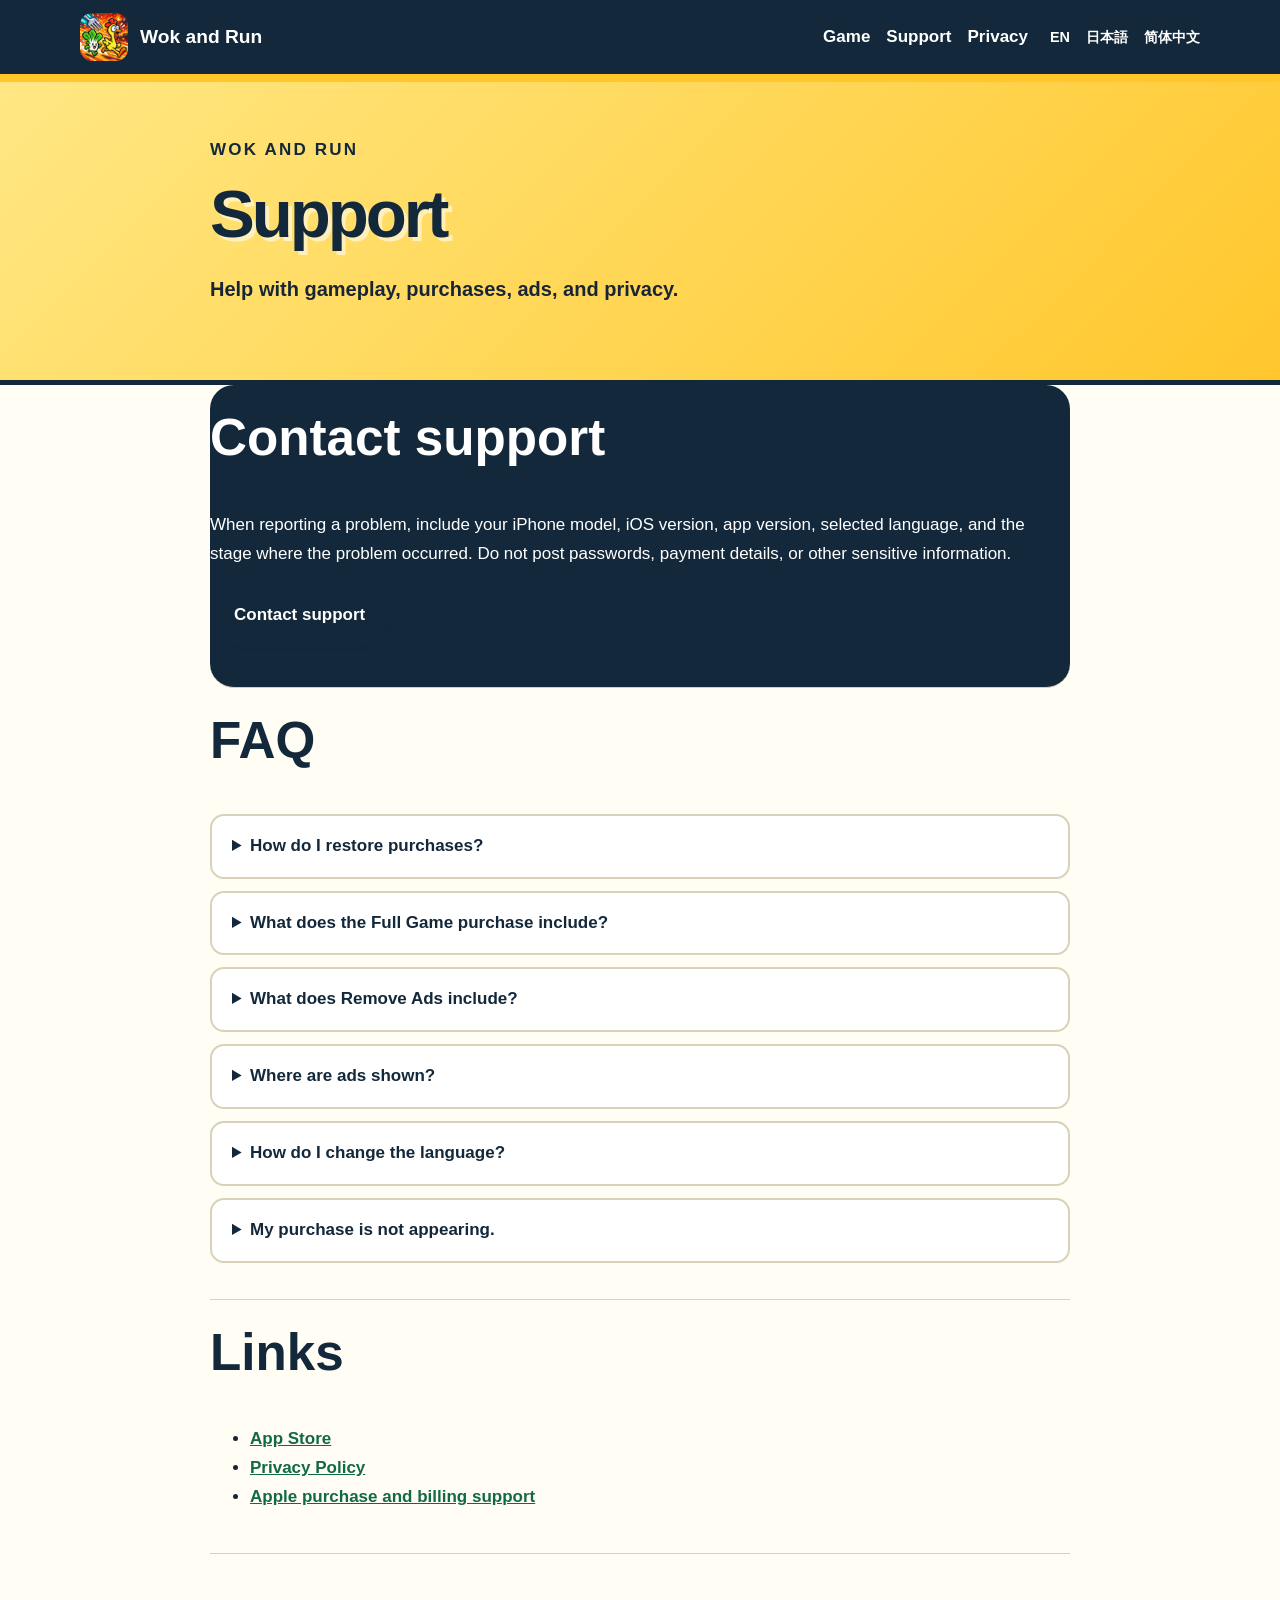
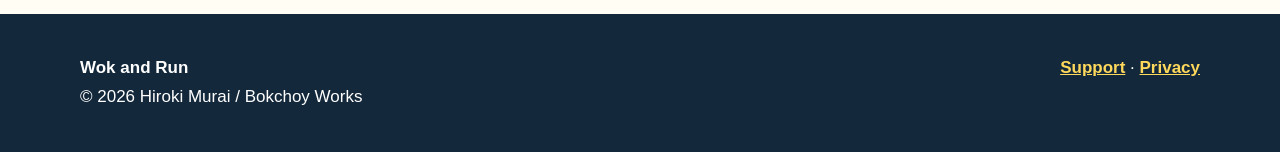
==== docs/support/index.html @ f923ecb2 "Create Wok and Run support and privacy site" ====
<!doctype html><html lang="en"><head><meta charset="utf-8"><meta name="viewport" content="width=device-width,initial-scale=1"><title>Support — Wok and Run</title><meta name="description" content="Help with gameplay, purchases, ads, and privacy."><link rel="canonical" href="https://bokchoyworks-stack.github.io/wok-and-run/support/"><link rel="icon" type="image/png" href="../assets/favicon.png"><link rel="stylesheet" href="../assets/style.css"></head><body><header class="top"><nav class="wrap"><a class="brand" href="https://bokchoyworks-stack.github.io/wok-and-run/"><img src="../assets/app-icon.png" alt=""><span>Wok and Run</span></a><div class="navlinks"><a href="https://bokchoyworks-stack.github.io/wok-and-run/">Game</a><a href="https://bokchoyworks-stack.github.io/wok-and-run/support/">Support</a><a href="https://bokchoyworks-stack.github.io/wok-and-run/privacy/">Privacy</a></div><div class="langs"><a href="https://bokchoyworks-stack.github.io/wok-and-run/support/">EN</a><a href="https://bokchoyworks-stack.github.io/wok-and-run/ja/support/">日本語</a><a href="https://bokchoyworks-stack.github.io/wok-and-run/zh-hans/support/">简体中文</a></div></nav></header><header class="legal-head"><div class="wrap legal"><div class="eyebrow">WOK AND RUN</div><h1>Support</h1><p class="lead">Help with gameplay, purchases, ads, and privacy.</p></div></header><main class="wrap legal"><section class="contact"><h2>Contact support</h2><p>When reporting a problem, include your iPhone model, iOS version, app version, selected language, and the stage where the problem occurred. Do not post passwords, payment details, or other sensitive information.</p><p><a class="button" href="https://github.com/bokchoyworks-stack/wok-and-run/issues/new/choose">Contact support</a></p></section><section class="faq"><h2>FAQ</h2><details><summary>How do I restore purchases?</summary><p>Open the gear icon in the game, then choose Restore Purchase. Use the same Apple Account that made the original purchase.</p></details><details><summary>What does the Full Game purchase include?</summary><p>It unlocks stages 4–20. Ads may still appear only on the Continue screen unless Remove Ads is also purchased.</p></details><details><summary>What does Remove Ads include?</summary><p>It permanently removes the banner shown on the Continue screen. It does not unlock stages 4–20.</p></details><details><summary>Where are ads shown?</summary><p>Only on the 15-second Continue screen after five misses. Ads do not cover active gameplay.</p></details><details><summary>How do I change the language?</summary><p>Open the gear icon and choose English, 日本語, or 简体中文.</p></details><details><summary>My purchase is not appearing.</summary><p>Check your internet connection, confirm you are signed into the correct Apple Account, then use Restore Purchase. If it still does not appear, contact support.</p></details></section><section><h2>Links</h2><ul><li><a href="https://apps.apple.com/app/id6814302709">App Store</a></li><li><a href="../privacy/index.html">Privacy Policy</a></li><li><a href="https://support.apple.com/billing">Apple purchase and billing support</a></li></ul></section></main><footer class="footer"><div class="wrap footer-grid"><div><strong>Wok and Run</strong><br><span>© 2026 Hiroki Murai / Bokchoy Works</span></div><div><a href="https://bokchoyworks-stack.github.io/wok-and-run/support/">Support</a> · <a href="https://bokchoyworks-stack.github.io/wok-and-run/privacy/">Privacy</a></div></div></footer></body></html>
---- docs/assets/style.css ----
:root{--yellow:#ffc72c;--gold:#ff9f1c;--navy:#13283b;--cream:#fff8df;--green:#36a852;--red:#ef4436;--ink:#182536;--paper:#fffdf4;--line:#d8d2b8}*{box-sizing:border-box}html{scroll-behavior:smooth}body{margin:0;background:var(--paper);color:var(--ink);font-family:-apple-system,BlinkMacSystemFont,"Segoe UI","Hiragino Sans","Noto Sans CJK JP",sans-serif;line-height:1.7;font-size:17px}a{color:#126a43;font-weight:700}a:hover{text-decoration-thickness:3px}.wrap{width:min(1120px,calc(100% - 32px));margin:auto}.top{background:var(--navy);color:#fff;border-bottom:8px solid var(--yellow)}nav{min-height:74px;display:flex;align-items:center;gap:22px;flex-wrap:wrap}.brand{display:flex;align-items:center;gap:12px;color:#fff;text-decoration:none;font-size:1.2rem;font-weight:900;margin-right:auto}.brand img{width:48px;height:48px;border-radius:12px}.navlinks,.langs{display:flex;gap:16px;flex-wrap:wrap}.navlinks a,.langs a{color:#fff;text-decoration:none}.langs{font-size:.9rem}.hero{overflow:hidden;background:linear-gradient(135deg,var(--yellow),var(--gold));border-bottom:10px solid var(--navy)}.hero-grid{display:grid;grid-template-columns:1.2fr .8fr;align-items:center;gap:48px;min-height:520px;padding:58px 0}.eyebrow{font-weight:900;letter-spacing:.13em;text-transform:uppercase;color:var(--navy)}h1,h2,h3{line-height:1.15;color:var(--navy)}h1{font-size:clamp(3rem,8vw,6rem);margin:.15em 0;text-transform:uppercase;letter-spacing:-.045em;text-shadow:4px 4px 0 rgba(255,255,255,.55)}h2{font-size:clamp(2rem,4vw,3.2rem);margin-top:0}h3{font-size:1.35rem}.lead{font-size:1.25rem;font-weight:700;max-width:650px}.hero-icon{width:min(100%,390px);justify-self:center;filter:drop-shadow(16px 18px 0 rgba(19,40,59,.25));border-radius:24%}.actions{display:flex;gap:14px;flex-wrap:wrap;margin-top:28px}.button{display:inline-block;padding:13px 21px;border:3px solid var(--navy);border-radius:999px;background:var(--navy);color:#fff;text-decoration:none;font-weight:900;box-shadow:5px 5px 0 rgba(19,40,59,.2)}.button.secondary{background:var(--cream);color:var(--navy)}main section{padding:70px 0}.cards{display:grid;grid-template-columns:repeat(3,1fr);gap:22px}.card{background:#fff;border:3px solid var(--navy);border-radius:24px;padding:26px;box-shadow:8px 8px 0 var(--yellow)}.shots{display:grid;grid-template-columns:repeat(3,1fr);gap:18px}.shots img{width:100%;border:4px solid var(--navy);border-radius:18px}.legal-head{background:linear-gradient(135deg,#ffe783,#ffc72c);padding:54px 0;border-bottom:5px solid var(--navy)}.legal{max-width:860px}.legal section{padding:24px 0;border-bottom:1px solid var(--line)}.legal h1{text-transform:none;font-size:clamp(2.5rem,6vw,4.2rem)}.notice{background:#eef8e9;border-left:6px solid var(--green);padding:18px 22px;border-radius:12px}.warning{background:#fff0e9;border-left:6px solid var(--red);padding:18px 22px;border-radius:12px}.faq details{background:#fff;border:2px solid var(--line);border-radius:14px;padding:16px 20px;margin:12px 0}.faq summary{font-weight:900;color:var(--navy);cursor:pointer}.contact{background:var(--navy);color:#fff;border-radius:24px;padding:30px}.contact h2{color:#fff}.meta{font-size:.92rem;color:#5d6872}.footer{background:var(--navy);color:#fff;padding:40px 0;margin-top:60px}.footer a{color:#ffd95b}.footer-grid{display:grid;grid-template-columns:1fr auto;gap:30px}.policy-table{width:100%;border-collapse:collapse;background:#fff}.policy-table th,.policy-table td{border:1px solid var(--line);padding:12px;text-align:left;vertical-align:top}.policy-table th{background:#fff3b6;color:var(--navy)}@media(max-width:780px){.hero-grid,.cards,.shots,.footer-grid{grid-template-columns:1fr}.hero-grid{padding:38px 0}.hero-icon{max-width:260px}.navlinks{width:100%;order:3;padding-bottom:14px}h1{font-size:3.4rem}.cards{gap:16px}}
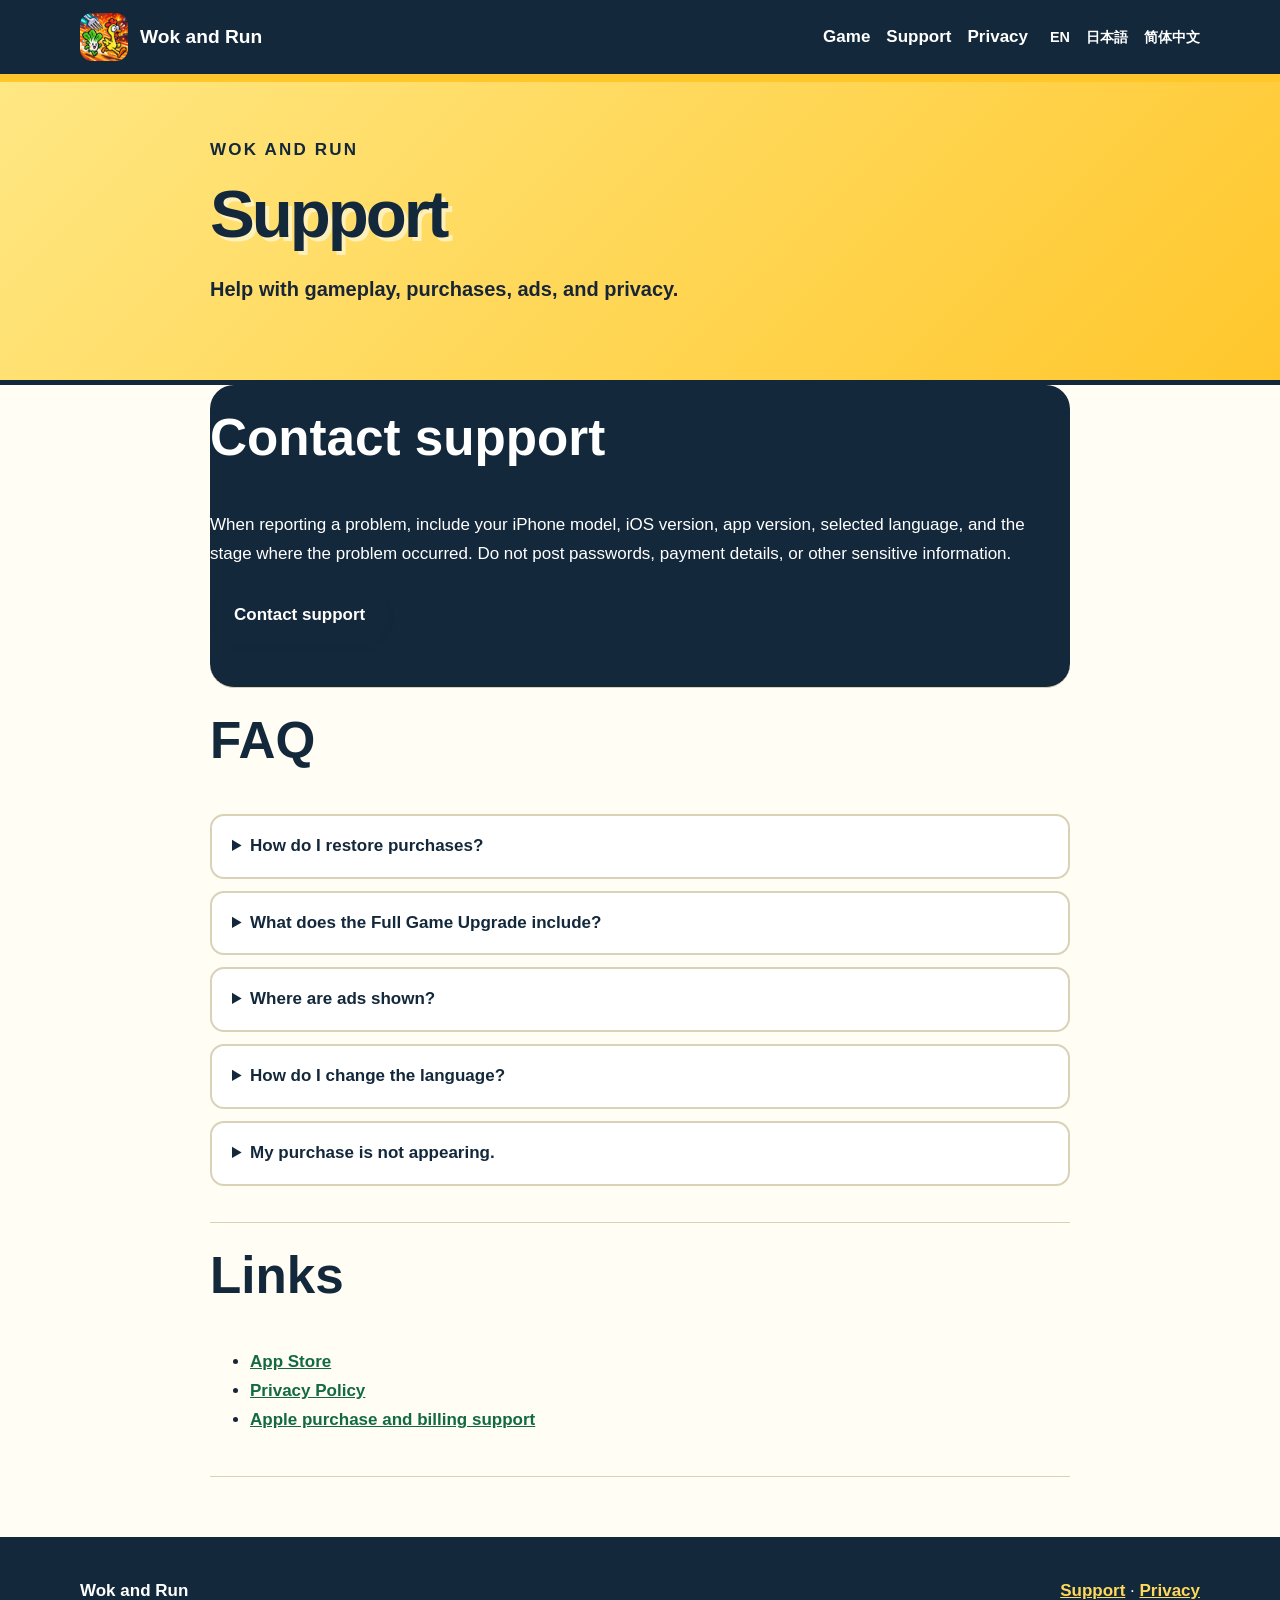
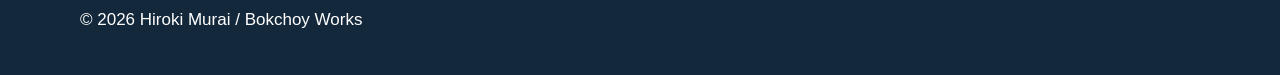
==== commit bde9bb72: "Update support and privacy for bundled upgrade" ====
--- a/docs/support/index.html
+++ b/docs/support/index.html
@@ -1 +1 @@
-<!doctype html><html lang="en"><head><meta charset="utf-8"><meta name="viewport" content="width=device-width,initial-scale=1"><title>Support — Wok and Run</title><meta name="description" content="Help with gameplay, purchases, ads, and privacy."><link rel="canonical" href="https://bokchoyworks-stack.github.io/wok-and-run/support/"><link rel="icon" type="image/png" href="../assets/favicon.png"><link rel="stylesheet" href="../assets/style.css"></head><body><header class="top"><nav class="wrap"><a class="brand" href="https://bokchoyworks-stack.github.io/wok-and-run/"><img src="../assets/app-icon.png" alt=""><span>Wok and Run</span></a><div class="navlinks"><a href="https://bokchoyworks-stack.github.io/wok-and-run/">Game</a><a href="https://bokchoyworks-stack.github.io/wok-and-run/support/">Support</a><a href="https://bokchoyworks-stack.github.io/wok-and-run/privacy/">Privacy</a></div><div class="langs"><a href="https://bokchoyworks-stack.github.io/wok-and-run/support/">EN</a><a href="https://bokchoyworks-stack.github.io/wok-and-run/ja/support/">日本語</a><a href="https://bokchoyworks-stack.github.io/wok-and-run/zh-hans/support/">简体中文</a></div></nav></header><header class="legal-head"><div class="wrap legal"><div class="eyebrow">WOK AND RUN</div><h1>Support</h1><p class="lead">Help with gameplay, purchases, ads, and privacy.</p></div></header><main class="wrap legal"><section class="contact"><h2>Contact support</h2><p>When reporting a problem, include your iPhone model, iOS version, app version, selected language, and the stage where the problem occurred. Do not post passwords, payment details, or other sensitive information.</p><p><a class="button" href="https://github.com/bokchoyworks-stack/wok-and-run/issues/new/choose">Contact support</a></p></section><section class="faq"><h2>FAQ</h2><details><summary>How do I restore purchases?</summary><p>Open the gear icon in the game, then choose Restore Purchase. Use the same Apple Account that made the original purchase.</p></details><details><summary>What does the Full Game purchase include?</summary><p>It unlocks stages 4–20. Ads may still appear only on the Continue screen unless Remove Ads is also purchased.</p></details><details><summary>What does Remove Ads include?</summary><p>It permanently removes the banner shown on the Continue screen. It does not unlock stages 4–20.</p></details><details><summary>Where are ads shown?</summary><p>Only on the 15-second Continue screen after five misses. Ads do not cover active gameplay.</p></details><details><summary>How do I change the language?</summary><p>Open the gear icon and choose English, 日本語, or 简体中文.</p></details><details><summary>My purchase is not appearing.</summary><p>Check your internet connection, confirm you are signed into the correct Apple Account, then use Restore Purchase. If it still does not appear, contact support.</p></details></section><section><h2>Links</h2><ul><li><a href="https://apps.apple.com/app/id6814302709">App Store</a></li><li><a href="../privacy/index.html">Privacy Policy</a></li><li><a href="https://support.apple.com/billing">Apple purchase and billing support</a></li></ul></section></main><footer class="footer"><div class="wrap footer-grid"><div><strong>Wok and Run</strong><br><span>© 2026 Hiroki Murai / Bokchoy Works</span></div><div><a href="https://bokchoyworks-stack.github.io/wok-and-run/support/">Support</a> · <a href="https://bokchoyworks-stack.github.io/wok-and-run/privacy/">Privacy</a></div></div></footer></body></html>+<!doctype html><html lang="en"><head><meta charset="utf-8"><meta name="viewport" content="width=device-width,initial-scale=1"><title>Support — Wok and Run</title><meta name="description" content="Help with gameplay, purchases, ads, and privacy."><link rel="canonical" href="https://bokchoyworks-stack.github.io/wok-and-run/support/"><link rel="icon" type="image/png" href="../assets/favicon.png"><link rel="stylesheet" href="../assets/style.css"></head><body><header class="top"><nav class="wrap"><a class="brand" href="https://bokchoyworks-stack.github.io/wok-and-run/"><img src="../assets/app-icon.png" alt=""><span>Wok and Run</span></a><div class="navlinks"><a href="https://bokchoyworks-stack.github.io/wok-and-run/">Game</a><a href="https://bokchoyworks-stack.github.io/wok-and-run/support/">Support</a><a href="https://bokchoyworks-stack.github.io/wok-and-run/privacy/">Privacy</a></div><div class="langs"><a href="https://bokchoyworks-stack.github.io/wok-and-run/support/">EN</a><a href="https://bokchoyworks-stack.github.io/wok-and-run/ja/support/">日本語</a><a href="https://bokchoyworks-stack.github.io/wok-and-run/zh-hans/support/">简体中文</a></div></nav></header><header class="legal-head"><div class="wrap legal"><div class="eyebrow">WOK AND RUN</div><h1>Support</h1><p class="lead">Help with gameplay, purchases, ads, and privacy.</p></div></header><main class="wrap legal"><section class="contact"><h2>Contact support</h2><p>When reporting a problem, include your iPhone model, iOS version, app version, selected language, and the stage where the problem occurred. Do not post passwords, payment details, or other sensitive information.</p><p><a class="button" href="https://github.com/bokchoyworks-stack/wok-and-run/issues/new/choose">Contact support</a></p></section><section class="faq"><h2>FAQ</h2><details><summary>How do I restore purchases?</summary><p>Open the gear icon in the game, then choose Restore Purchase. Use the same Apple Account that made the original purchase.</p></details><details><summary>What does the Full Game Upgrade include?</summary><p>This single one-time purchase unlocks stages 4–20 and permanently removes the banner shown on the Continue screen.</p></details><details><summary>Where are ads shown?</summary><p>Only on the 15-second Continue screen after five misses. Ads do not cover active gameplay.</p></details><details><summary>How do I change the language?</summary><p>Open the gear icon and choose English, 日本語, or 简体中文.</p></details><details><summary>My purchase is not appearing.</summary><p>Check your internet connection, confirm you are signed into the correct Apple Account, then use Restore Purchase. If it still does not appear, contact support.</p></details></section><section><h2>Links</h2><ul><li><a href="https://apps.apple.com/app/id6814302709">App Store</a></li><li><a href="../privacy/index.html">Privacy Policy</a></li><li><a href="https://support.apple.com/billing">Apple purchase and billing support</a></li></ul></section></main><footer class="footer"><div class="wrap footer-grid"><div><strong>Wok and Run</strong><br><span>© 2026 Hiroki Murai / Bokchoy Works</span></div><div><a href="https://bokchoyworks-stack.github.io/wok-and-run/support/">Support</a> · <a href="https://bokchoyworks-stack.github.io/wok-and-run/privacy/">Privacy</a></div></div></footer></body></html>
--- a/docs/assets/style.css
+++ b/docs/assets/style.css
@@ -1,2 +1,2 @@
 
-:root{--yellow:#ffc72c;--gold:#ff9f1c;--navy:#13283b;--cream:#fff8df;--green:#36a852;--red:#ef4436;--ink:#182536;--paper:#fffdf4;--line:#d8d2b8}*{box-sizing:border-box}html{scroll-behavior:smooth}body{margin:0;background:var(--paper);color:var(--ink);font-family:-apple-system,BlinkMacSystemFont,"Segoe UI","Hiragino Sans","Noto Sans CJK JP",sans-serif;line-height:1.7;font-size:17px}a{color:#126a43;font-weight:700}a:hover{text-decoration-thickness:3px}.wrap{width:min(1120px,calc(100% - 32px));margin:auto}.top{background:var(--navy);color:#fff;border-bottom:8px solid var(--yellow)}nav{min-height:74px;display:flex;align-items:center;gap:22px;flex-wrap:wrap}.brand{display:flex;align-items:center;gap:12px;color:#fff;text-decoration:none;font-size:1.2rem;font-weight:900;margin-right:auto}.brand img{width:48px;height:48px;border-radius:12px}.navlinks,.langs{display:flex;gap:16px;flex-wrap:wrap}.navlinks a,.langs a{color:#fff;text-decoration:none}.langs{font-size:.9rem}.hero{overflow:hidden;background:linear-gradient(135deg,var(--yellow),var(--gold));border-bottom:10px solid var(--navy)}.hero-grid{display:grid;grid-template-columns:1.2fr .8fr;align-items:center;gap:48px;min-height:520px;padding:58px 0}.eyebrow{font-weight:900;letter-spacing:.13em;text-transform:uppercase;color:var(--navy)}h1,h2,h3{line-height:1.15;color:var(--navy)}h1{font-size:clamp(3rem,8vw,6rem);margin:.15em 0;text-transform:uppercase;letter-spacing:-.045em;text-shadow:4px 4px 0 rgba(255,255,255,.55)}h2{font-size:clamp(2rem,4vw,3.2rem);margin-top:0}h3{font-size:1.35rem}.lead{font-size:1.25rem;font-weight:700;max-width:650px}.hero-icon{width:min(100%,390px);justify-self:center;filter:drop-shadow(16px 18px 0 rgba(19,40,59,.25));border-radius:24%}.actions{display:flex;gap:14px;flex-wrap:wrap;margin-top:28px}.button{display:inline-block;padding:13px 21px;border:3px solid var(--navy);border-radius:999px;background:var(--navy);color:#fff;text-decoration:none;font-weight:900;box-shadow:5px 5px 0 rgba(19,40,59,.2)}.button.secondary{background:var(--cream);color:var(--navy)}main section{padding:70px 0}.cards{display:grid;grid-template-columns:repeat(3,1fr);gap:22px}.card{background:#fff;border:3px solid var(--navy);border-radius:24px;padding:26px;box-shadow:8px 8px 0 var(--yellow)}.shots{display:grid;grid-template-columns:repeat(3,1fr);gap:18px}.shots img{width:100%;border:4px solid var(--navy);border-radius:18px}.legal-head{background:linear-gradient(135deg,#ffe783,#ffc72c);padding:54px 0;border-bottom:5px solid var(--navy)}.legal{max-width:860px}.legal section{padding:24px 0;border-bottom:1px solid var(--line)}.legal h1{text-transform:none;font-size:clamp(2.5rem,6vw,4.2rem)}.notice{background:#eef8e9;border-left:6px solid var(--green);padding:18px 22px;border-radius:12px}.warning{background:#fff0e9;border-left:6px solid var(--red);padding:18px 22px;border-radius:12px}.faq details{background:#fff;border:2px solid var(--line);border-radius:14px;padding:16px 20px;margin:12px 0}.faq summary{font-weight:900;color:var(--navy);cursor:pointer}.contact{background:var(--navy);color:#fff;border-radius:24px;padding:30px}.contact h2{color:#fff}.meta{font-size:.92rem;color:#5d6872}.footer{background:var(--navy);color:#fff;padding:40px 0;margin-top:60px}.footer a{color:#ffd95b}.footer-grid{display:grid;grid-template-columns:1fr auto;gap:30px}.policy-table{width:100%;border-collapse:collapse;background:#fff}.policy-table th,.policy-table td{border:1px solid var(--line);padding:12px;text-align:left;vertical-align:top}.policy-table th{background:#fff3b6;color:var(--navy)}@media(max-width:780px){.hero-grid,.cards,.shots,.footer-grid{grid-template-columns:1fr}.hero-grid{padding:38px 0}.hero-icon{max-width:260px}.navlinks{width:100%;order:3;padding-bottom:14px}h1{font-size:3.4rem}.cards{gap:16px}}
+:root{--yellow:#ffc72c;--gold:#ff9f1c;--navy:#13283b;--cream:#fff8df;--green:#36a852;--red:#ef4436;--ink:#182536;--paper:#fffdf4;--line:#d8d2b8}*{box-sizing:border-box}html{scroll-behavior:smooth}body{margin:0;overflow-x:hidden;background:var(--paper);color:var(--ink);font-family:-apple-system,BlinkMacSystemFont,"Segoe UI","Hiragino Sans","Noto Sans CJK JP",sans-serif;line-height:1.7;font-size:17px}a{color:#126a43;font-weight:700}a:hover{text-decoration-thickness:3px}.wrap{width:min(1120px,calc(100% - 32px));margin:auto}.top{background:var(--navy);color:#fff;border-bottom:8px solid var(--yellow)}nav{min-height:74px;display:flex;align-items:center;gap:22px;flex-wrap:wrap}.brand{display:flex;align-items:center;gap:12px;color:#fff;text-decoration:none;font-size:1.2rem;font-weight:900;margin-right:auto}.brand img{width:48px;height:48px;border-radius:12px}.navlinks,.langs{display:flex;gap:16px;flex-wrap:wrap}.navlinks a,.langs a{color:#fff;text-decoration:none}.langs{font-size:.9rem}.hero{overflow:hidden;background:linear-gradient(135deg,var(--yellow),var(--gold));border-bottom:10px solid var(--navy)}.hero-grid{display:grid;grid-template-columns:1.2fr .8fr;align-items:center;gap:48px;min-height:520px;padding:58px 0}.eyebrow{font-weight:900;letter-spacing:.13em;text-transform:uppercase;color:var(--navy)}h1,h2,h3{line-height:1.15;color:var(--navy)}h1{font-size:clamp(3rem,8vw,6rem);margin:.15em 0;text-transform:uppercase;letter-spacing:-.045em;text-shadow:4px 4px 0 rgba(255,255,255,.55)}h2{font-size:clamp(2rem,4vw,3.2rem);margin-top:0}h3{font-size:1.35rem}.lead{font-size:1.25rem;font-weight:700;max-width:650px}.hero-icon{width:min(100%,390px);justify-self:center;filter:drop-shadow(16px 18px 0 rgba(19,40,59,.25));border-radius:24%}.actions{display:flex;gap:14px;flex-wrap:wrap;margin-top:28px}.button{display:inline-block;padding:13px 21px;border:3px solid var(--navy);border-radius:999px;background:var(--navy);color:#fff;text-decoration:none;font-weight:900;box-shadow:5px 5px 0 rgba(19,40,59,.2)}.button.secondary{background:var(--cream);color:var(--navy)}main section{padding:70px 0}.cards{display:grid;grid-template-columns:repeat(3,1fr);gap:22px}.card{background:#fff;border:3px solid var(--navy);border-radius:24px;padding:26px;box-shadow:8px 8px 0 var(--yellow)}.shots{display:grid;grid-template-columns:repeat(3,1fr);gap:18px}.shots img{width:100%;border:4px solid var(--navy);border-radius:18px}.legal-head{background:linear-gradient(135deg,#ffe783,#ffc72c);padding:54px 0;border-bottom:5px solid var(--navy)}.legal{max-width:860px}.legal section{padding:24px 0;border-bottom:1px solid var(--line)}.legal h1{text-transform:none;font-size:clamp(2.5rem,6vw,4.2rem)}.notice{background:#eef8e9;border-left:6px solid var(--green);padding:18px 22px;border-radius:12px}.warning{background:#fff0e9;border-left:6px solid var(--red);padding:18px 22px;border-radius:12px}.faq details{background:#fff;border:2px solid var(--line);border-radius:14px;padding:16px 20px;margin:12px 0}.faq summary{font-weight:900;color:var(--navy);cursor:pointer}.contact{background:var(--navy);color:#fff;border-radius:24px;padding:30px}.contact h2{color:#fff}.meta{font-size:.92rem;color:#5d6872}.footer{background:var(--navy);color:#fff;padding:40px 0;margin-top:60px}.footer a{color:#ffd95b}.footer-grid{display:grid;grid-template-columns:1fr auto;gap:30px}.policy-table{width:100%;border-collapse:collapse;background:#fff}.policy-table th,.policy-table td{border:1px solid var(--line);padding:12px;text-align:left;vertical-align:top}.policy-table th{background:#fff3b6;color:var(--navy)}@media(max-width:780px){.hero-grid,.cards,.shots,.footer-grid{grid-template-columns:1fr}.hero-grid{padding:38px 0}.hero-icon{max-width:260px}.langs{width:100%;order:2}.navlinks{width:100%;order:3;padding-bottom:14px}.legal h1{font-size:2.35rem;overflow-wrap:anywhere;word-break:break-word}.legal-head .lead{font-size:1.05rem}.meta{overflow-wrap:anywhere}.cards{gap:16px}}
